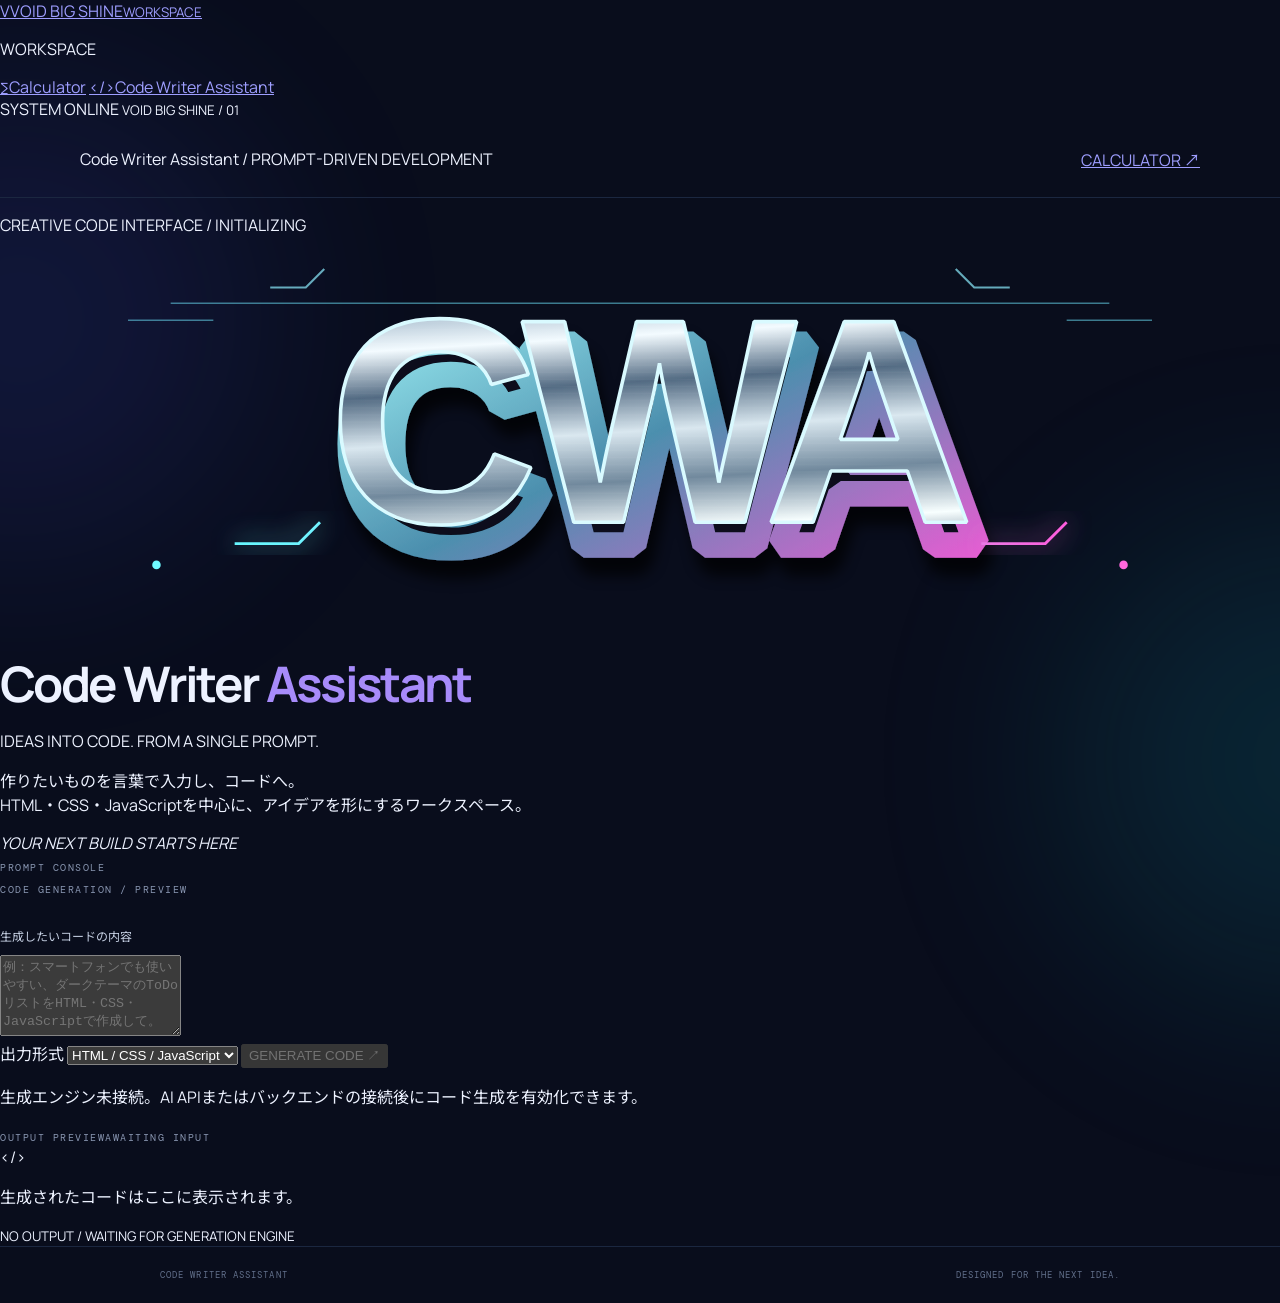
==== code_assistant.html @ 38998758 "Add Code Writer Assistant page" ====
<!doctype html>
<html lang="ja">
<head>
  <meta charset="UTF-8">
  <meta name="viewport" content="width=device-width, initial-scale=1">
  <meta name="theme-color" content="#090d1c">
  <meta name="description" content="Code Writer Assistant - プロンプトからコードを作成するためのワークスペース。">
  <link rel="manifest" href="./manifest.webmanifest">
  <link rel="icon" href="./icons/icon.svg" type="image/svg+xml">
  <title>Code Writer Assistant</title>
  <link rel="stylesheet" href="./style.css">
  <link rel="stylesheet" href="./code_assistant.css">
  <script defer src="./code_assistant.js"></script>
  <script>
    if ("serviceWorker" in navigator) {
      window.addEventListener("load", () => {
        navigator.serviceWorker.register("./service-worker.js").catch(console.error);
      });
    }
  </script>
</head>
<body class="cwa-page">
  <div class="ambient ambient-one"></div>
  <div class="ambient ambient-two"></div>
  <aside class="app-sidebar" aria-label="メインナビゲーション">
    <a class="sidebar-brand" href="./"><span class="sidebar-mark">V</span><span>VOID BIG SHINE<small>WORKSPACE</small></span></a>
    <p class="sidebar-label">WORKSPACE</p>
    <a class="sidebar-link" href="./"><span class="sidebar-icon">∑</span>Calculator</a>
    <a class="sidebar-link active" href="./code_assistant.html" aria-current="page"><span class="sidebar-icon">&lt;/&gt;</span>Code Writer Assistant</a>
    <div class="sidebar-bottom"><span class="sidebar-status"></span> SYSTEM ONLINE <small>VOID BIG SHINE / 01</small></div>
  </aside>

  <header class="topbar cwa-topbar">
    <div class="cwa-title">Code Writer Assistant <span> / PROMPT-DRIVEN DEVELOPMENT</span></div>
    <a class="back-link" href="./">CALCULATOR ↗</a>
  </header>

  <main class="cwa-main">
    <section class="cwa-hero">
      <p class="cwa-kicker"><span></span> CREATIVE CODE INTERFACE / INITIALIZING</p>
      <div class="cwa-logo-wrap" aria-label="CWA">
        <svg class="cwa-logo" viewBox="0 0 900 270" role="img" aria-labelledby="cwa-logo-title cwa-logo-desc" xmlns="http://www.w3.org/2000/svg">
          <title id="cwa-logo-title">CWA</title>
          <desc id="cwa-logo-desc">金属質の立体文字とシアン・マゼンタの発光を組み合わせたCWAロゴ。</desc>
          <defs>
            <linearGradient id="cwa-metal" x1="0" y1="0" x2="0.12" y2="1">
              <stop offset="0" stop-color="#ffffff"/>
              <stop offset=".14" stop-color="#8fa8bd"/>
              <stop offset=".29" stop-color="#f3fbff"/>
              <stop offset=".43" stop-color="#536b83"/>
              <stop offset=".58" stop-color="#d9e7ef"/>
              <stop offset=".73" stop-color="#71899d"/>
              <stop offset=".88" stop-color="#f8ffff"/>
              <stop offset="1" stop-color="#61788d"/>
            </linearGradient>
            <linearGradient id="cwa-edge" x1="0" y1="0" x2="1" y2="1">
              <stop offset="0" stop-color="#a9ffff"/>
              <stop offset=".48" stop-color="#4c8fae"/>
              <stop offset="1" stop-color="#ff55d8"/>
            </linearGradient>
            <linearGradient id="cwa-glow" x1="0" y1="0" x2="1" y2="0">
              <stop offset="0" stop-color="#65f7ff"/>
              <stop offset=".55" stop-color="#a7dfff"/>
              <stop offset="1" stop-color="#ff5cdd"/>
            </linearGradient>
            <filter id="cwa-neon" x="-30%" y="-50%" width="160%" height="200%">
              <feGaussianBlur stdDeviation="9" result="blur"/>
              <feMerge><feMergeNode in="blur"/><feMergeNode in="SourceGraphic"/></feMerge>
            </filter>
            <filter id="cwa-shadow" x="-20%" y="-30%" width="140%" height="170%">
              <feGaussianBlur in="SourceAlpha" stdDeviation="5" result="shadow"/>
              <feOffset dy="13" dx="4" result="offset"/>
              <feComponentTransfer><feFuncA type="linear" slope=".72"/></feComponentTransfer>
              <feMerge><feMergeNode/><feMergeNode in="SourceGraphic"/></feMerge>
            </filter>
            <pattern id="cwa-scan" width="5" height="5" patternUnits="userSpaceOnUse">
              <path d="M0 4.5H5" stroke="#ffffff" stroke-opacity=".12" stroke-width=".7"/>
            </pattern>
          </defs>
          <path d="M70 220H830" stroke="url(#cwa-glow)" stroke-width="1.5" opacity=".75" filter="url(#cwa-neon)"/>
          <path d="M120 36H780M90 48H150M750 48H810" stroke="#70eaff" stroke-opacity=".5" stroke-width="1"/>
          <g font-family="Arial Black, Impact, sans-serif" font-size="205" font-weight="900" letter-spacing="-12" text-anchor="middle" filter="url(#cwa-shadow)">
            <text x="452" y="198" fill="#07101d" stroke="url(#cwa-edge)" stroke-width="18" stroke-linejoin="bevel" transform="translate(7 8)">CWA</text>
            <text x="452" y="190" fill="url(#cwa-metal)" stroke="#d9faff" stroke-width="2.5" stroke-linejoin="bevel">CWA</text>
            <text x="452" y="190" fill="url(#cwa-scan)" opacity=".34">CWA</text>
          </g>
          <path d="M165 205L210 205 225 190M690 205H735L750 190" fill="none" stroke="url(#cwa-glow)" stroke-width="2" filter="url(#cwa-neon)"/>
          <circle cx="110" cy="220" r="3" fill="#6ffaff"/><circle cx="790" cy="220" r="3" fill="#ff68dc"/>
          <path d="M190 25L215 25 228 12M710 25H685L672 12" fill="none" stroke="#8deeff" stroke-width="1.5" opacity=".7"/>
        </svg>
      </div>
      <h1>Code Writer <span>Assistant</span></h1>
      <p class="cwa-subtitle">IDEAS INTO CODE. FROM A SINGLE PROMPT.</p>
      <p class="cwa-description">作りたいものを言葉で入力し、コードへ。<br>HTML・CSS・JavaScriptを中心に、アイデアを形にするワークスペース。</p>
      <div class="cwa-divider"><span></span><i>YOUR NEXT BUILD STARTS HERE</i><span></span></div>
    </section>

    <section class="prompt-panel">
      <div class="prompt-panel-heading"><div><span class="prompt-live"></span><span class="eyebrow">PROMPT CONSOLE</span></div><span class="engine-label">CODE GENERATION / PREVIEW</span></div>
      <label for="code-prompt" class="field-label">生成したいコードの内容</label>
      <textarea id="code-prompt" rows="5" placeholder="例：スマートフォンでも使いやすい、ダークテーマのToDoリストをHTML・CSS・JavaScriptで作成して。"></textarea>
      <div class="prompt-controls">
        <label class="language-select-label" for="code-language">出力形式
          <select id="code-language">
            <option value="html">HTML / CSS / JavaScript</option>
            <option value="javascript">JavaScript</option>
            <option value="css">CSS</option>
            <option value="python">Python</option>
            <option value="other">その他・指定する</option>
          </select>
        </label>
        <button id="generate-code" class="generate-button" type="button" disabled>GENERATE CODE <span>↗</span></button>
      </div>
      <p class="cwa-notice" id="generation-status" aria-live="polite">生成エンジン未接続。AI APIまたはバックエンドの接続後にコード生成を有効化できます。</p>
    </section>

    <section class="cwa-output-panel">
      <div class="output-heading"><span class="eyebrow">OUTPUT PREVIEW</span><span class="engine-label">AWAITING INPUT</span></div>
      <div class="output-placeholder"><span class="output-brackets">&lt;/&gt;</span><p>生成されたコードはここに表示されます。</p><small>NO OUTPUT / WAITING FOR GENERATION ENGINE</small></div>
    </section>
    <footer class="cwa-footer"><span>CODE WRITER ASSISTANT</span><span>DESIGNED FOR THE NEXT IDEA.</span></footer>
  </main>
</body>
</html>
---- style.css ----
@import url('https://fonts.googleapis.com/css2?family=DM+Mono:wght@400;500&family=Manrope:wght@400;500;600;700;800&family=Noto+Sans+JP:wght@400;500;600;700;800&display=swap');
:root{color-scheme:dark;--bg:#090d1c;--panel:#11182a;--line:#27334d;--muted:#8996b1;--text:#edf2ff;--cyan:#7ce8f2;--violet:#a78bfa;--mono:'DM Mono',monospace;--sans:'Manrope','Noto Sans JP',sans-serif}
*{box-sizing:border-box}body{margin:0;min-height:100vh;background:var(--bg);color:var(--text);font-family:var(--sans);overflow-x:hidden}.ambient{position:fixed;width:480px;height:480px;border-radius:50%;filter:blur(110px);opacity:.13;pointer-events:none;z-index:-1}.ambient-one{background:#4b5cff;top:80px;left:-220px}.ambient-two{background:#11c5d2;right:-260px;top:520px}.topbar{height:78px;border-bottom:1px solid #1b2740;display:flex;align-items:center;justify-content:space-between;padding:0 max(calc((100% - 1120px)/2),24px)}.brand{display:flex;align-items:center;gap:12px;text-decoration:none;color:var(--text);font-weight:800;letter-spacing:.09em;font-size:13px}.brand b{color:var(--cyan)}.brand small{display:block;font:9px var(--mono);color:var(--muted);letter-spacing:.16em;margin-top:4px}.brand-mark{display:grid;place-items:center;width:39px;height:39px;border:1px solid #52617f;border-radius:12px;color:var(--cyan);font:24px Georgia;background:#111b30}.version,.engine-label,.eyebrow,.section-note,.examples-title{font:10px var(--mono);letter-spacing:.15em;color:var(--muted)}.shell{width:min(100% - 40px,960px);margin:0 auto}.intro{padding:66px 0 34px}.intro .eyebrow{color:var(--cyan)}h1{font-size:clamp(30px,5vw,49px);letter-spacing:-.055em;margin:14px 0 12px;line-height:1.2}h1 span{color:var(--violet)}.lead{color:#aab5cc;font-size:14px;line-height:1.8;margin:0}.panel{background:linear-gradient(145deg,rgba(20,29,49,.97),rgba(13,20,36,.97));border:1px solid var(--line);border-radius:18px;box-shadow:0 22px 80px #0003}.calculator{padding:26px}.panel-heading,.result-top{display:flex;align-items:center;justify-content:space-between}.live-dot{display:inline-block;width:7px;height:7px;border-radius:50%;background:#75edc1;box-shadow:0 0 12px #75edc1;margin-right:9px}.field-label{display:block;color:#c5cfe2;font-size:12px;margin:29px 0 10px}.input-wrap{display:flex;align-items:center;gap:12px;padding:9px 10px 9px 16px;background:#080e1c;border:1px solid #34435f;border-radius:12px}.prompt{font:13px var(--mono);color:var(--cyan);white-space:nowrap}.input-wrap input{min-width:0;flex:1;background:transparent;border:0;outline:0;color:white;font:16px var(--mono);padding:9px 0}.input-wrap input:focus{outline:0}.calculate-button{border:0;border-radius:8px;background:linear-gradient(110deg,#5bdce7,#9e8cff);color:#08111d;font-weight:800;padding:12px 17px;cursor:pointer;white-space:nowrap}.calculate-button span{margin-left:7px}.calculate-button:hover{filter:brightness(1.1)}.calculate-button:disabled{opacity:.45;cursor:not-allowed}.cancel-button{border:1px solid #70475b;border-radius:8px;background:#281522;color:#ffb8c9;padding:11px 14px;cursor:pointer}.cancel-button[hidden]{display:none}.input-wrap{flex-wrap:wrap}.cancel-button:hover{border-color:#ff8aa8}.function-card{overflow-wrap:anywhere}.function-card code{overflow-wrap:anywhere}.settings-row{display:flex;justify-content:space-between;align-items:center;margin:16px 0 22px;color:var(--muted);font-size:11px}.term-control{display:flex;align-items:center;gap:8px;font:10px var(--mono)}.term-control input{width:88px;background:#0a1120;border:1px solid var(--line);border-radius:7px;padding:7px;color:var(--text);font:12px var(--mono)}.examples{display:flex;align-items:center;flex-wrap:wrap;gap:8px}.examples-title{margin-right:5px}.examples button{background:#17233a;border:1px solid #2c3c5b;color:#c8d5ec;padding:7px 10px;border-radius:7px;font:11px var(--mono);cursor:pointer}.examples button:hover,.function-card button:hover{border-color:var(--cyan);color:var(--cyan)}.result-area{margin-top:25px;padding:18px 20px 20px;border-radius:12px;background:#080e1a;border:1px solid #25334d;min-height:124px}.status{font:10px var(--mono);color:#75edc1;letter-spacing:.1em}output{display:block;font:clamp(20px,4vw,29px) var(--mono);color:var(--cyan);overflow-wrap:anywhere;margin:15px 0 8px}.detail{font-size:11px;color:var(--muted);margin:0;line-height:1.7}.functions-section{padding:55px 0 38px}.section-heading{display:flex;align-items:end;justify-content:space-between;margin-bottom:20px}.section-heading .eyebrow{color:var(--violet)}h2{font-size:25px;margin:7px 0 0;letter-spacing:-.04em}.function-grid{display:grid;grid-template-columns:repeat(4,1fr);gap:12px}.function-card{background:rgba(17,24,42,.86);border:1px solid #26334c;border-radius:13px;padding:17px;min-height:190px;display:flex;flex-direction:column}.symbol{font:25px Georgia;color:var(--cyan);height:39px}.function-card h3{font-size:13px;margin:6px 0 7px}.function-card code,.notice code{font:11px var(--mono);color:#b9a6ff}.function-card p{font-size:10px;line-height:1.7;color:var(--muted);margin:10px 0 14px;flex:1}.function-card button{align-self:flex-start;background:transparent;border:0;border-top:1px solid #2a3852;padding:9px 0 0;color:#b6c4de;font-size:10px;cursor:pointer;width:100%;text-align:left}.function-card button span{float:right}.notice{display:flex;gap:15px;padding:19px;margin:10px 0 50px}.notice-icon{flex:0 0 23px;height:23px;border:1px solid #65769a;border-radius:50%;display:grid;place-items:center;color:var(--cyan);font:13px Georgia}.notice h3{font-size:12px;margin:2px 0 7px}.notice p{font-size:10px;color:var(--muted);line-height:1.9;margin:0}footer{border-top:1px solid #1b2740;padding:22px max(calc((100% - 960px)/2),24px);display:flex;justify-content:space-between;color:#62708b;font:9px var(--mono);letter-spacing:.12em}
@media(max-width:760px){.function-grid{grid-template-columns:repeat(2,1fr)}.intro{padding-top:48px}.calculator{padding:19px}.version{font-size:8px}.topbar{padding:0 20px}}@media(max-width:440px){.shell{width:calc(100% - 26px)}.input-wrap{flex-wrap:wrap}.input-wrap input{flex-basis:calc(100% - 90px)}.calculate-button{width:100%}.function-grid{gap:8px}.function-card{padding:13px;min-height:200px}.section-note{font-size:8px}.settings-row{align-items:flex-start;gap:10px}.notice{padding:15px}footer{padding:18px 14px;font-size:8px}}


.translator-section{padding:48px 0 42px}.translator-grid{display:grid;grid-template-columns:repeat(2,minmax(0,1fr));gap:14px}.translator-card{min-width:0;padding:20px;background:rgba(17,24,42,.9);border:1px solid #26334c;border-radius:14px}.translator-heading{display:flex;align-items:center;justify-content:space-between;gap:10px}.translator-heading h3{font-size:15px;margin:0}.translator-heading span{font:10px var(--mono);letter-spacing:.12em;color:var(--cyan)}.translator-card .field-label{margin:18px 0 8px}.translator-card textarea{display:block;width:100%;resize:vertical;min-height:112px;padding:12px;background:#080e1c;border:1px solid #34435f;border-radius:9px;color:var(--text);font:13px/1.7 var(--sans);outline:none}.translator-card textarea:focus{border-color:var(--cyan)}.translator-card textarea[readonly]{background:#0b1323;color:#c9d8f0}.translate-button{width:100%;margin-top:12px;padding:12px;border:0;border-radius:8px;background:linear-gradient(110deg,#5bdce7,#9e8cff);color:#08111d;font-weight:800;cursor:pointer}.translate-button:disabled{opacity:.5;cursor:wait}.translation-status,.translation-note{font-size:10px;line-height:1.8;color:var(--muted)}.translation-status{margin:9px 0 0;min-height:18px}.translation-note{margin:14px 2px 0}
@media(max-width:650px){.translator-grid{grid-template-columns:1fr}.translator-card{padding:16px}}


/* PWA install affordance */
.install-button{border:1px solid #52617f;border-radius:8px;background:#14213a;color:var(--cyan);padding:9px 12px;font:11px var(--sans);font-weight:700;cursor:pointer;white-space:nowrap}
.install-button:hover{border-color:var(--cyan);background:#1a2b49}
.install-button[hidden]{display:none}
.install-button:disabled{opacity:.55;cursor:wait}

/* Sector arc-length calculator */
.arc-calculator{padding:26px;margin:34px 0 10px}
.arc-heading{margin:24px 0 18px}
.arc-fields{display:grid;grid-template-columns:repeat(2,minmax(0,1fr));gap:14px}
.arc-fields label{display:block;color:#c5cfe2;font-size:12px}
.arc-fields input{display:block;width:100%;margin-top:9px;padding:13px 14px;background:#080e1c;border:1px solid #34435f;border-radius:9px;color:var(--text);font:15px var(--mono);outline:none}
.arc-fields input:focus{border-color:var(--cyan)}
.arc-actions{margin-top:16px}
.arc-result{margin-top:20px;padding:18px 20px;border-radius:12px;background:#080e1a;border:1px solid #25334d}
.arc-result output{font:clamp(21px,4vw,30px) var(--mono);color:var(--cyan);margin:12px 0 8px;overflow-wrap:anywhere}
.arc-result .detail{line-height:1.8}
@media(max-width:650px){.arc-calculator{padding:19px}.arc-fields{grid-template-columns:1fr}.install-button{font-size:10px;padding:8px}}

@media(max-width:650px){.topbar{height:auto;min-height:78px;flex-wrap:wrap;gap:10px;padding:14px 20px}.install-button{margin-left:auto}}
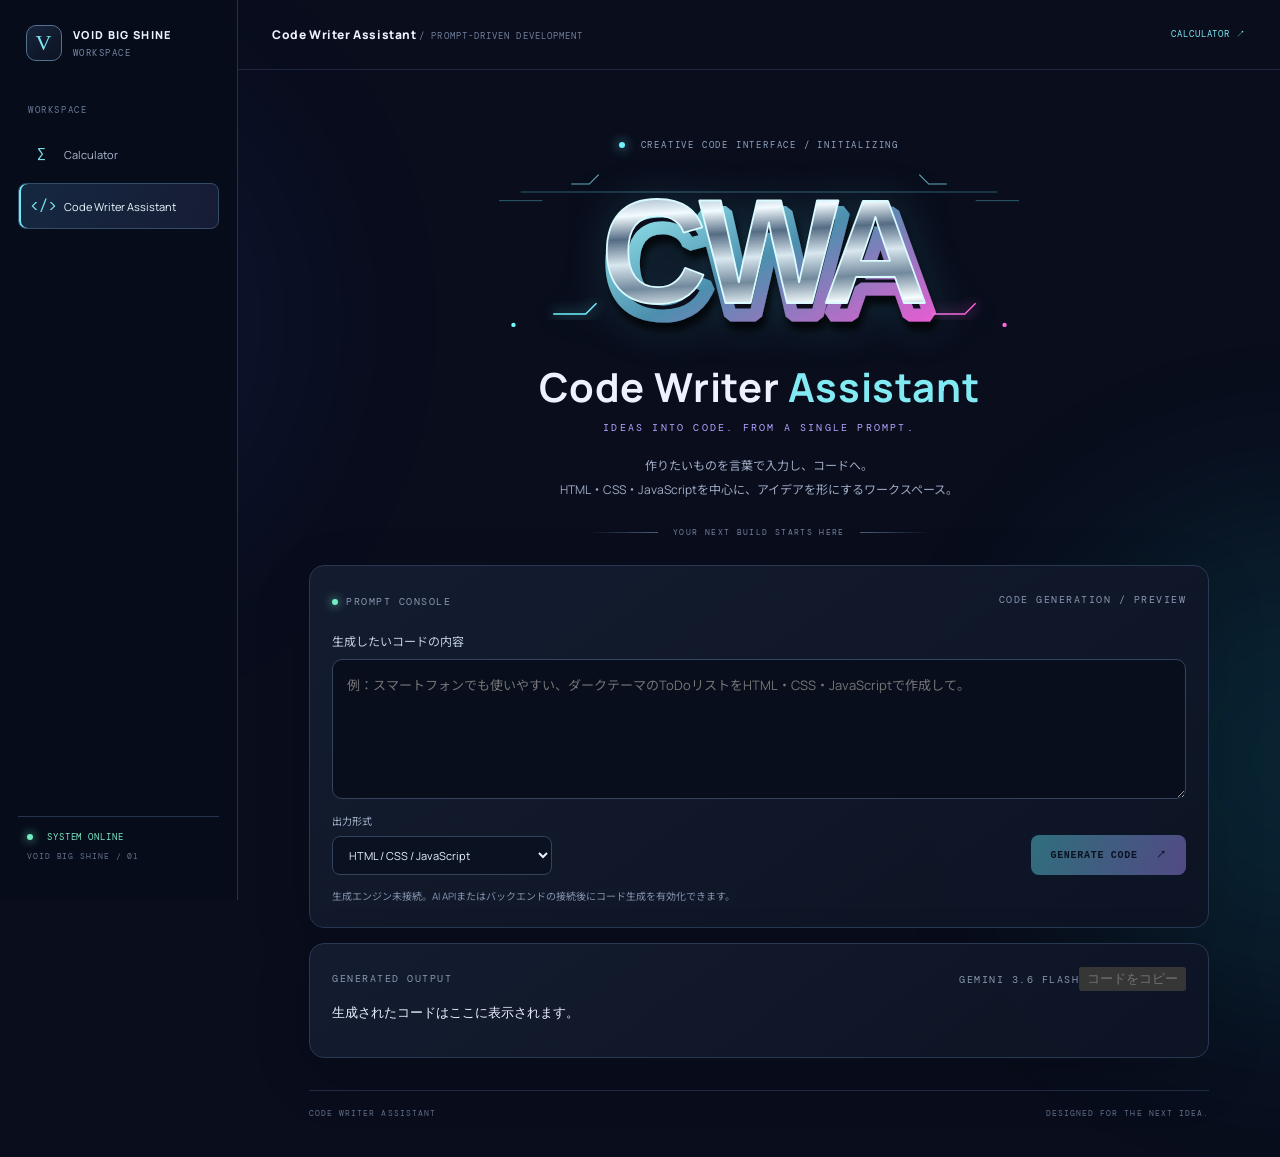
==== commit b65d69d4: "Connect CWA output interface" ====
--- a/code_assistant.html
+++ b/code_assistant.html
@@ -115,8 +115,8 @@
     </section>
 
     <section class="cwa-output-panel">
-      <div class="output-heading"><span class="eyebrow">OUTPUT PREVIEW</span><span class="engine-label">AWAITING INPUT</span></div>
-      <div class="output-placeholder"><span class="output-brackets">&lt;/&gt;</span><p>生成されたコードはここに表示されます。</p><small>NO OUTPUT / WAITING FOR GENERATION ENGINE</small></div>
+      <div class="output-heading"><span class="eyebrow">GENERATED OUTPUT</span><div class="output-actions"><span class="engine-label" id="output-model">GEMINI 3.6 FLASH</span><button id="copy-code" class="copy-button" type="button" disabled>コードをコピー</button></div></div>
+      <pre class="output-code" id="output-code" aria-live="polite"><code>生成されたコードはここに表示されます。</code></pre>
     </section>
     <footer class="cwa-footer"><span>CODE WRITER ASSISTANT</span><span>DESIGNED FOR THE NEXT IDEA.</span></footer>
   </main>
--- a/style.css
+++ b/style.css
@@ -28,3 +28,28 @@
 @media(max-width:650px){.arc-calculator{padding:19px}.arc-fields{grid-template-columns:1fr}.install-button{font-size:10px;padding:8px}}
 
 @media(max-width:650px){.topbar{height:auto;min-height:78px;flex-wrap:wrap;gap:10px;padding:14px 20px}.install-button{margin-left:auto}}
+
+
+/* Shared workspace sidebar on the calculator page */
+.calculator-page{padding-left:238px}
+.calculator-page .topbar{padding-left:34px;padding-right:34px}
+.calculator-page .shell{width:min(100% - 64px,960px)}
+.calculator-page footer{padding-left:34px;padding-right:34px}
+@media(max-width:800px){.calculator-page{padding-left:190px}.calculator-page .shell{width:calc(100% - 36px)}}
+@media(max-width:620px){.calculator-page{padding-left:0}.calculator-page .topbar{padding:14px 20px}.calculator-page .shell{width:calc(100% - 26px)}}
+
+/* Shared workspace navigation */
+.app-sidebar{position:fixed;z-index:20;inset:0 auto 0 0;width:238px;padding:25px 18px;background:rgba(8,13,27,.96);border-right:1px solid #25324c;display:flex;flex-direction:column;backdrop-filter:blur(18px)}
+.sidebar-brand{display:flex;align-items:center;gap:11px;padding:0 8px 28px;color:#edf2ff;text-decoration:none;font-size:11px;font-weight:800;letter-spacing:.12em}
+.sidebar-brand small{display:block;margin-top:5px;color:#7586a5;font:9px var(--mono);letter-spacing:.16em}
+.sidebar-mark{display:grid;place-items:center;width:36px;height:36px;border:1px solid #55718e;border-radius:10px;color:var(--cyan);font:22px Georgia;background:linear-gradient(145deg,#17243b,#0b1222)}
+.sidebar-label{padding:0 10px;color:#697a99;font:9px var(--mono);letter-spacing:.18em;margin:15px 0 12px}
+.sidebar-link{display:flex;align-items:center;gap:12px;padding:12px 11px;margin:3px 0;border:1px solid transparent;border-radius:8px;color:#aebbd2;text-decoration:none;font-size:11px;transition:.2s}
+.sidebar-link:hover,.sidebar-link.active{color:#e9fbff;background:linear-gradient(100deg,#152840,#171c35);border-color:#344c68}
+.sidebar-link.active{box-shadow:inset 2px 0 #6ceaf4}
+.sidebar-icon{width:22px;text-align:center;color:var(--cyan);font:15px var(--mono)}
+.sidebar-bottom{margin-top:auto;padding:14px 9px;border-top:1px solid #26334c;color:#7ce8c6;font:9px var(--mono);letter-spacing:.1em}
+.sidebar-bottom small{display:block;margin-top:8px;color:#63728d;font-size:8px}
+.sidebar-status{display:inline-block;width:6px;height:6px;margin-right:8px;border-radius:50%;background:#73edc2;box-shadow:0 0 10px #73edc2}
+@media(max-width:800px){.app-sidebar{width:190px;padding:20px 12px}.sidebar-link{font-size:10px}}
+@media(max-width:620px){.app-sidebar{position:relative;width:100%;height:auto;inset:auto;padding:10px 13px;display:grid;grid-template-columns:1fr 1fr;gap:4px;border-right:0;border-bottom:1px solid #25324c}.sidebar-brand{grid-column:1/-1;padding:0 5px 9px}.sidebar-label,.sidebar-bottom{display:none}.sidebar-link{justify-content:center;padding:9px 5px;margin:0;font-size:9px}}
--- a/code_assistant.css
+++ b/code_assistant.css
@@ -0,0 +1,50 @@
+/* Code Writer Assistant */
+.cwa-page{--sidebar-width:238px}
+.app-sidebar{position:fixed;z-index:20;inset:0 auto 0 0;width:var(--sidebar-width);padding:25px 18px;background:rgba(8,13,27,.96);border-right:1px solid #25324c;display:flex;flex-direction:column;backdrop-filter:blur(18px)}
+.sidebar-brand{display:flex;align-items:center;gap:11px;padding:0 8px 28px;color:#edf2ff;text-decoration:none;font-size:11px;font-weight:800;letter-spacing:.12em}
+.sidebar-brand small{display:block;margin-top:5px;color:#7586a5;font:9px var(--mono);letter-spacing:.16em}
+.sidebar-mark{display:grid;place-items:center;width:36px;height:36px;border:1px solid #55718e;border-radius:10px;color:var(--cyan);font:22px Georgia;background:linear-gradient(145deg,#17243b,#0b1222)}
+.sidebar-label{padding:0 10px;color:#697a99;font:9px var(--mono);letter-spacing:.18em;margin:15px 0 12px}
+.sidebar-link{display:flex;align-items:center;gap:12px;padding:12px 11px;margin:3px 0;border:1px solid transparent;border-radius:8px;color:#aebbd2;text-decoration:none;font-size:11px;transition:.2s}
+.sidebar-link:hover,.sidebar-link.active{color:#e9fbff;background:linear-gradient(100deg,#152840,#171c35);border-color:#344c68}
+.sidebar-link.active{box-shadow:inset 2px 0 #6ceaf4}
+.sidebar-icon{width:22px;text-align:center;color:var(--cyan);font:15px var(--mono)}
+.sidebar-bottom{margin-top:auto;padding:14px 9px;border-top:1px solid #26334c;color:#7ce8c6;font:9px var(--mono);letter-spacing:.1em}
+.sidebar-bottom small{display:block;margin-top:8px;color:#63728d;font-size:8px}
+.sidebar-status,.prompt-live{display:inline-block;width:6px;height:6px;margin-right:8px;border-radius:50%;background:#73edc2;box-shadow:0 0 10px #73edc2}
+.cwa-topbar{margin-left:var(--sidebar-width);padding:0 34px;height:70px}
+.cwa-title{font-size:12px;font-weight:800;letter-spacing:.05em}.cwa-title span{color:#71809d;font:9px var(--mono);letter-spacing:.12em}
+.back-link{color:var(--cyan);font:9px var(--mono);letter-spacing:.1em;text-decoration:none}
+.cwa-main{width:min(100% - 64px,900px);margin:0 auto 0 calc(var(--sidebar-width) + (100% - var(--sidebar-width) - min(100% - var(--sidebar-width) - 64px,900px))/2);padding-top:30px}
+.cwa-hero{text-align:center;padding:30px 0 28px}
+.cwa-kicker{color:#91a5c1;font:9px var(--mono);letter-spacing:.2em}
+.cwa-kicker span{display:inline-block;width:6px;height:6px;border-radius:50%;background:#70efff;box-shadow:0 0 12px #70efff;margin-right:9px}
+.cwa-logo-wrap{width:min(100%,650px);margin:15px auto 0;filter:drop-shadow(0 0 20px #54ddec25)}
+.cwa-logo{display:block;width:100%;height:auto;overflow:visible}
+.cwa-hero h1{margin:2px 0 8px;font-size:clamp(27px,4vw,40px);letter-spacing:.015em}
+.cwa-hero h1 span{color:#82eaf2}
+.cwa-subtitle{font:10px var(--mono);letter-spacing:.22em;color:#b2a4ff}
+.cwa-description{margin:20px 0 0;color:#9eacc5;font-size:12px;line-height:2}
+.cwa-divider{display:flex;align-items:center;justify-content:center;gap:15px;margin:25px auto 0;color:#71819d;font:8px var(--mono);letter-spacing:.17em}
+.cwa-divider span{width:70px;height:1px;background:linear-gradient(90deg,transparent,#49617e)}
+.cwa-divider span:last-child{transform:rotate(180deg)}
+.cwa-divider i{font-style:normal}
+.prompt-panel,.cwa-output-panel{padding:22px;background:linear-gradient(145deg,rgba(20,29,49,.97),rgba(13,20,36,.97));border:1px solid #293852;border-radius:15px;box-shadow:0 18px 60px #0002}
+.prompt-panel-heading,.output-heading{display:flex;align-items:center;justify-content:space-between}
+.prompt-panel .field-label{margin:22px 0 9px}
+.prompt-panel textarea{display:block;width:100%;min-height:125px;resize:vertical;padding:14px;background:#080e1c;border:1px solid #34435f;border-radius:10px;color:#edf2ff;font:13px/1.7 var(--sans);outline:none}
+.prompt-panel textarea:focus{border-color:#70e8f1;box-shadow:0 0 0 2px #70e8f11c}
+.prompt-controls{display:flex;justify-content:space-between;align-items:end;gap:14px;margin-top:14px}
+.language-select-label{display:grid;gap:8px;color:#aab8d0;font-size:10px}
+.language-select-label select{min-width:220px;padding:10px 12px;background:#0a1222;border:1px solid #34435f;border-radius:8px;color:#e8f1ff;font:11px var(--sans)}
+.generate-button{padding:13px 19px;border:0;border-radius:8px;background:linear-gradient(110deg,#5bdce7,#a78bfa);color:#08111d;font:800 10px var(--mono);letter-spacing:.07em;cursor:not-allowed;opacity:.45}
+.generate-button span{margin-left:12px}
+.cwa-notice{margin:12px 0 0;color:#8493ad;font-size:10px;line-height:1.8}
+.cwa-output-panel{margin-top:15px}
+.output-placeholder{min-height:145px;display:flex;flex-direction:column;align-items:center;justify-content:center;color:#73839f;text-align:center}
+.output-brackets{font:32px var(--mono);color:#4a7890;text-shadow:0 0 20px #4bd9ec55}
+.output-placeholder p{font-size:11px;margin:12px 0 6px}
+.output-placeholder small{font:8px var(--mono);letter-spacing:.12em;color:#53627e}
+.cwa-footer{display:flex;justify-content:space-between;margin:32px 0 22px;padding:17px 0;border-top:1px solid #1d2a42;color:#5f6e88;font:8px var(--mono);letter-spacing:.13em}
+@media(max-width:800px){.cwa-page{--sidebar-width:190px}.app-sidebar{padding:20px 12px}.sidebar-link{font-size:10px}.cwa-main{width:calc(100% - var(--sidebar-width) - 36px);margin-left:calc(var(--sidebar-width) + 18px)}.cwa-topbar{padding:0 20px}}
+@media(max-width:620px){.cwa-page{--sidebar-width:0px}.app-sidebar{position:relative;width:100%;height:auto;inset:auto;padding:10px 13px;display:grid;grid-template-columns:1fr 1fr;gap:4px;border-right:0;border-bottom:1px solid #25324c}.sidebar-brand{grid-column:1/-1;padding:0 5px 9px}.sidebar-label,.sidebar-bottom{display:none}.sidebar-link{justify-content:center;padding:9px 5px;margin:0;font-size:9px}.cwa-topbar{margin-left:0;height:58px;padding:0 14px}.cwa-title{font-size:10px}.cwa-title span{display:none}.cwa-main{width:calc(100% - 28px);margin:0 auto;padding-top:10px}.cwa-hero{padding:22px 0}.cwa-kicker{font-size:8px}.cwa-description{font-size:11px}.prompt-panel,.cwa-output-panel{padding:16px}.prompt-controls{align-items:stretch;flex-direction:column}.language-select-label select{width:100%;min-width:0}.generate-button{width:100%}.cwa-footer{font-size:7px}}
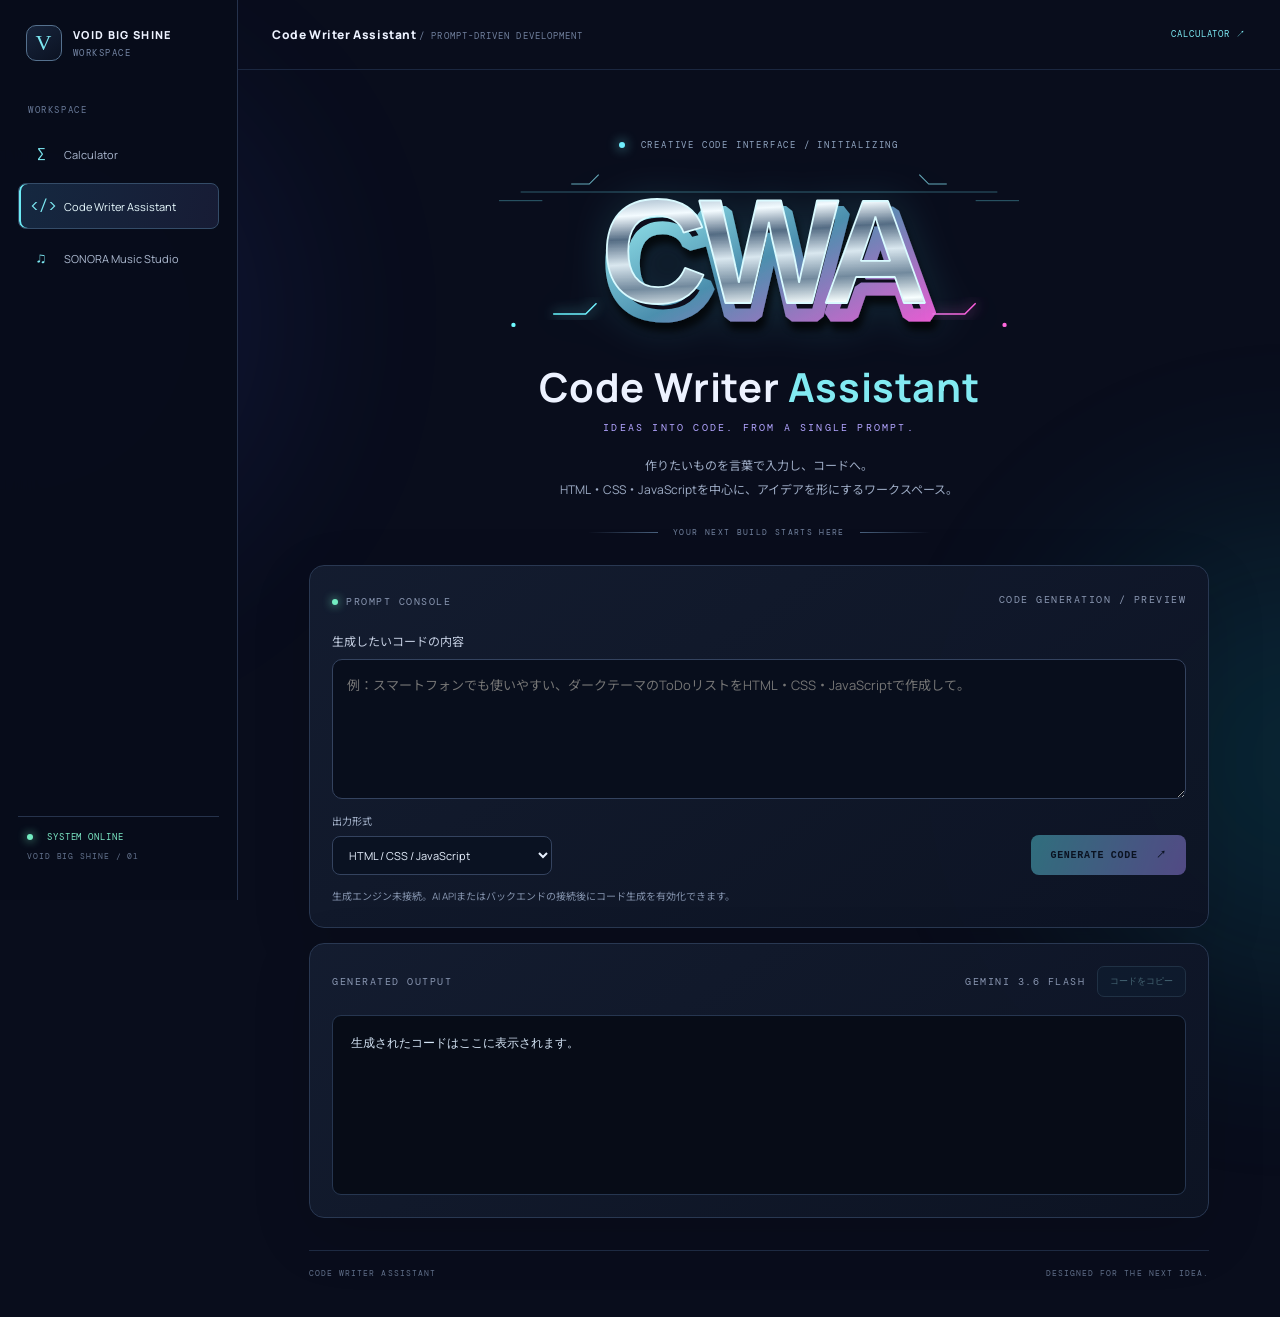
==== commit 4f710f40: "Add SONORA to Code Writer Assistant sidebar" ====
--- a/code_assistant.html
+++ b/code_assistant.html
@@ -27,6 +27,7 @@
     <p class="sidebar-label">WORKSPACE</p>
     <a class="sidebar-link" href="./"><span class="sidebar-icon">∑</span>Calculator</a>
     <a class="sidebar-link active" href="./code_assistant.html" aria-current="page"><span class="sidebar-icon">&lt;/&gt;</span>Code Writer Assistant</a>
+    <a class="sidebar-link" href="./apps/sonora/"><span class="sidebar-icon">♫</span>SONORA Music Studio</a>
     <div class="sidebar-bottom"><span class="sidebar-status"></span> SYSTEM ONLINE <small>VOID BIG SHINE / 01</small></div>
   </aside>
 
--- a/style.css
+++ b/style.css
@@ -53,3 +53,21 @@
 .sidebar-status{display:inline-block;width:6px;height:6px;margin-right:8px;border-radius:50%;background:#73edc2;box-shadow:0 0 10px #73edc2}
 @media(max-width:800px){.app-sidebar{width:190px;padding:20px 12px}.sidebar-link{font-size:10px}}
 @media(max-width:620px){.app-sidebar{position:relative;width:100%;height:auto;inset:auto;padding:10px 13px;display:grid;grid-template-columns:1fr 1fr;gap:4px;border-right:0;border-bottom:1px solid #25324c}.sidebar-brand{grid-column:1/-1;padding:0 5px 9px}.sidebar-label,.sidebar-bottom{display:none}.sidebar-link{justify-content:center;padding:9px 5px;margin:0;font-size:9px}}
+
+
+/* Developer access password dialog */
+.developer-access-button{width:100%;font:inherit;text-align:left;cursor:pointer;background:transparent}
+.developer-access-button:hover{border-color:#6c5aa6;color:#e9e3ff;background:linear-gradient(100deg,#211a3b,#171c35)}
+.developer-dialog{width:min(420px,calc(100% - 28px));padding:26px;border:1px solid #425277;border-radius:16px;background:linear-gradient(145deg,#151f35,#0b1222);color:var(--text);box-shadow:0 24px 90px #000a}
+.developer-dialog::backdrop{background:#020611c9;backdrop-filter:blur(5px)}
+.developer-dialog h2{margin:8px 0 10px;font-size:23px}
+.developer-dialog-description{margin:0;color:var(--muted);font-size:12px;line-height:1.7}
+.developer-dialog .field-label{margin:23px 0 8px}
+.developer-dialog input{width:100%;padding:13px 14px;border:1px solid #34435f;border-radius:9px;background:#080e1c;color:var(--text);font:14px var(--mono);outline:none}
+.developer-dialog input:focus{border-color:var(--cyan)}
+.developer-access-message{min-height:20px;margin:10px 0;color:#ffb4c4;font-size:11px;line-height:1.6}
+.developer-dialog-actions{display:flex;justify-content:flex-end;gap:9px;margin-top:12px}
+.developer-cancel,.developer-submit{padding:10px 14px;border-radius:8px;font:700 11px var(--sans);cursor:pointer}
+.developer-cancel{border:1px solid #35445f;background:#101a2c;color:#c4cfe2}
+.developer-submit{border:0;background:linear-gradient(110deg,#5bdce7,#9e8cff);color:#08111d}
+.developer-submit:disabled{opacity:.55;cursor:wait}
--- a/code_assistant.css
+++ b/code_assistant.css
@@ -48,3 +48,12 @@
 .cwa-footer{display:flex;justify-content:space-between;margin:32px 0 22px;padding:17px 0;border-top:1px solid #1d2a42;color:#5f6e88;font:8px var(--mono);letter-spacing:.13em}
 @media(max-width:800px){.cwa-page{--sidebar-width:190px}.app-sidebar{padding:20px 12px}.sidebar-link{font-size:10px}.cwa-main{width:calc(100% - var(--sidebar-width) - 36px);margin-left:calc(var(--sidebar-width) + 18px)}.cwa-topbar{padding:0 20px}}
 @media(max-width:620px){.cwa-page{--sidebar-width:0px}.app-sidebar{position:relative;width:100%;height:auto;inset:auto;padding:10px 13px;display:grid;grid-template-columns:1fr 1fr;gap:4px;border-right:0;border-bottom:1px solid #25324c}.sidebar-brand{grid-column:1/-1;padding:0 5px 9px}.sidebar-label,.sidebar-bottom{display:none}.sidebar-link{justify-content:center;padding:9px 5px;margin:0;font-size:9px}.cwa-topbar{margin-left:0;height:58px;padding:0 14px}.cwa-title{font-size:10px}.cwa-title span{display:none}.cwa-main{width:calc(100% - 28px);margin:0 auto;padding-top:10px}.cwa-hero{padding:22px 0}.cwa-kicker{font-size:8px}.cwa-description{font-size:11px}.prompt-panel,.cwa-output-panel{padding:16px}.prompt-controls{align-items:stretch;flex-direction:column}.language-select-label select{width:100%;min-width:0}.generate-button{width:100%}.cwa-footer{font-size:7px}}
+
+/* CWA generated output */
+.output-actions{display:flex;align-items:center;gap:12px}
+.copy-button{padding:8px 12px;border:1px solid #42647b;border-radius:7px;background:#102437;color:#a9f7ff;font:9px var(--mono);cursor:pointer}
+.copy-button:disabled{opacity:.35;cursor:not-allowed}
+.output-code{min-height:180px;max-height:620px;overflow:auto;margin:18px 0 0;padding:18px;background:#070c17;border:1px solid #263650;border-radius:9px;color:#d6e6f7;font:12px/1.7 ui-monospace,SFMono-Regular,Consolas,monospace;white-space:pre-wrap;overflow-wrap:anywhere;tab-size:2}
+.generate-button{cursor:pointer;opacity:1}
+.generate-button:disabled{cursor:not-allowed;opacity:.45}
+.generate-button.is-loading{opacity:.7;cursor:progress}
